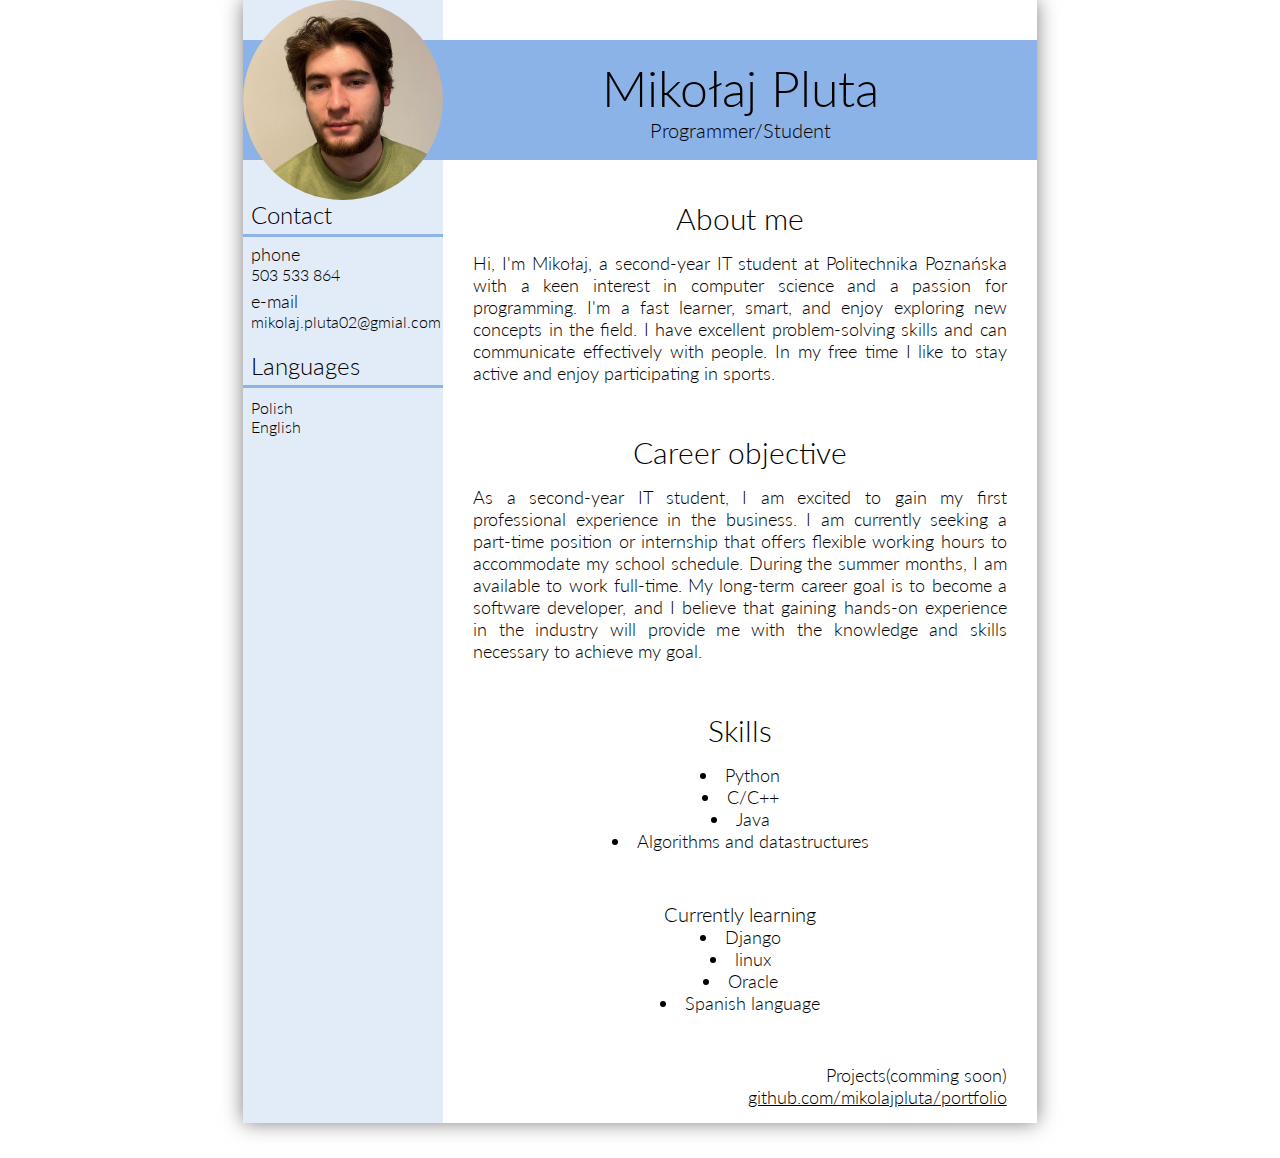
==== index.html @ cedc152e "portfolio repo added to description" ====
<!DOCTYPE html>
<head>
    <html lang="pl">
    <meta charset="UTF-8">
    <title>Cirriculum Vitae</title>
    <meta name="viewport" content="width=device-width,initial-scale=1">
    <link rel="stylesheet" href="style.css">
    <link rel="preconnect" href="https://fonts.googleapis.com">
    <link rel="preconnect" href="https://fonts.gstatic.com" crossorigin>
    <link href="https://fonts.googleapis.com/css2?family=Lato&display=swap" rel="stylesheet">
</head>
<body>
    <div id="container">
        <header>
            <img src="photo.jpg">
            <div id="title">
                <h1 id="name">Mikołaj Pluta</h1>
                <h3 id="short_description">Programmer/Student</h3>
            </div>
        </header>

        <div id="left">
            <h3>Contact</h3>
            <h5>phone</h5>
            <p>503 533 864</p>
            <h5>e-mail</h5>
            <p>mikolaj.pluta02@gmial.com</p>

            <h3 id="langs_h3">Languages</h3>
            <p id="langs_p">Polish<br>English</p>
        </div>
        
        <div id="right">
            <h2>About me</h2>
            <p class="text">
                Hi, I'm Mikołaj, a second-year IT student at Politechnika Poznańska 
                with a keen interest in computer science and a passion for programming. 
                I'm a fast learner, smart, and enjoy exploring new concepts in the field. 
                I have excellent problem-solving skills and can communicate effectively with people. 
                In my free time I like to stay active and enjoy participating in sports.
            </p>

            <h2>Career objective</h2>
            <p class="text">
                As a second-year IT student,
                I am excited to gain my first professional experience in the business.
                I am currently seeking a part-time position or internship
                that offers flexible working hours to accommodate my school schedule.
                During the summer months, I am available to work full-time.
                My long-term career goal is to become a software developer,
                and I believe that gaining hands-on experience in the industry
                will provide me with the knowledge and skills necessary to achieve my goal.
            </p>

            <h2>Skills</h2>
            <ul>
                <li>Python</li>
                <li>C/C++</li>
                <li>Java</li>
                <li>Algorithms and datastructures</li>
            </ul>

            <h4>Currently learning</h4>
            <ul>
                <li>Django</li>
                <li>linux</li>
                <li>Oracle</li>
                <li>Spanish language</li>
            </ul>

            <p id="projects">
                <span>Projects(comming soon)</span><br>
                <a href="https://github.com/mikolajpluta/portfolio">github.com/mikolajpluta/portfolio</a>
            </p>
        </div>

    </div>

</body>
</html>
---- style.css ----
*{
    margin:0;
    padding: 0;
    font-family: 'Lato', sans-serif;
    font-weight: 350;
}

html, body{
    height: 100%;
}


#container{
    display: flex;
    flex-wrap: wrap;
    width: 21cm;
    height: 29.7cm;
    align-content: flex-start;
    margin-left:auto ;
    margin-right:auto;
    background: linear-gradient(to right,
    #e2ecf9 max(200px, 25%),
    #ffffff max(200px, 25%) 100%
    );
    box-shadow: 0 0 0.5cm rgba(0,0,0,0.5);
}


header img{
    height: 100%;
    float: left;
    border-radius: 50%;
}

#title{
    width: 100%;
    float: right;
    flex-grow: 1;
    text-align: center;
}

#name{
    font-size: 50px;
}

#short_description{
    font-size: 20px;
}

header{
    display: flex;
    flex-basis: 100%;
    flex-grow: 1;
    align-items: center;
    background: linear-gradient(
        transparent 20%,
        #8cb3e7 20% 80%,
        transparent 80% 100%
        );
    max-height: 200px;
    height: 200px;
}

#left{
    flex-basis: max(200px, 25%);
}

#left h3{
    font-size: 24px;
    border-bottom: 3px solid #8cb3e7;
    padding-bottom: 5px;
}

#left h5{
    font-size: 18px;
    padding-top: 6px;
}

#left p{
    font-size: 16px;
}

#left *{
    padding-left: 8px;
}

#langs_h3{
    padding-top: 20px;
}

#langs_p{
    padding-top: 10px;
}

#right{
    width: 1px;
    flex-grow: 1;
    text-align: center;
}

#right h2{
    padding-bottom: 16px;
    font-size: 30px;
}

#right p, ul{
    padding: 0 30px 50px 30px;
    font-size: 18px;
    list-style-position: inside;
}

.text{
    text-align: justify;
}

#right{
    font-size: 20px;
}

#projects{
    text-align: right;
}

a{
    color: black;
}
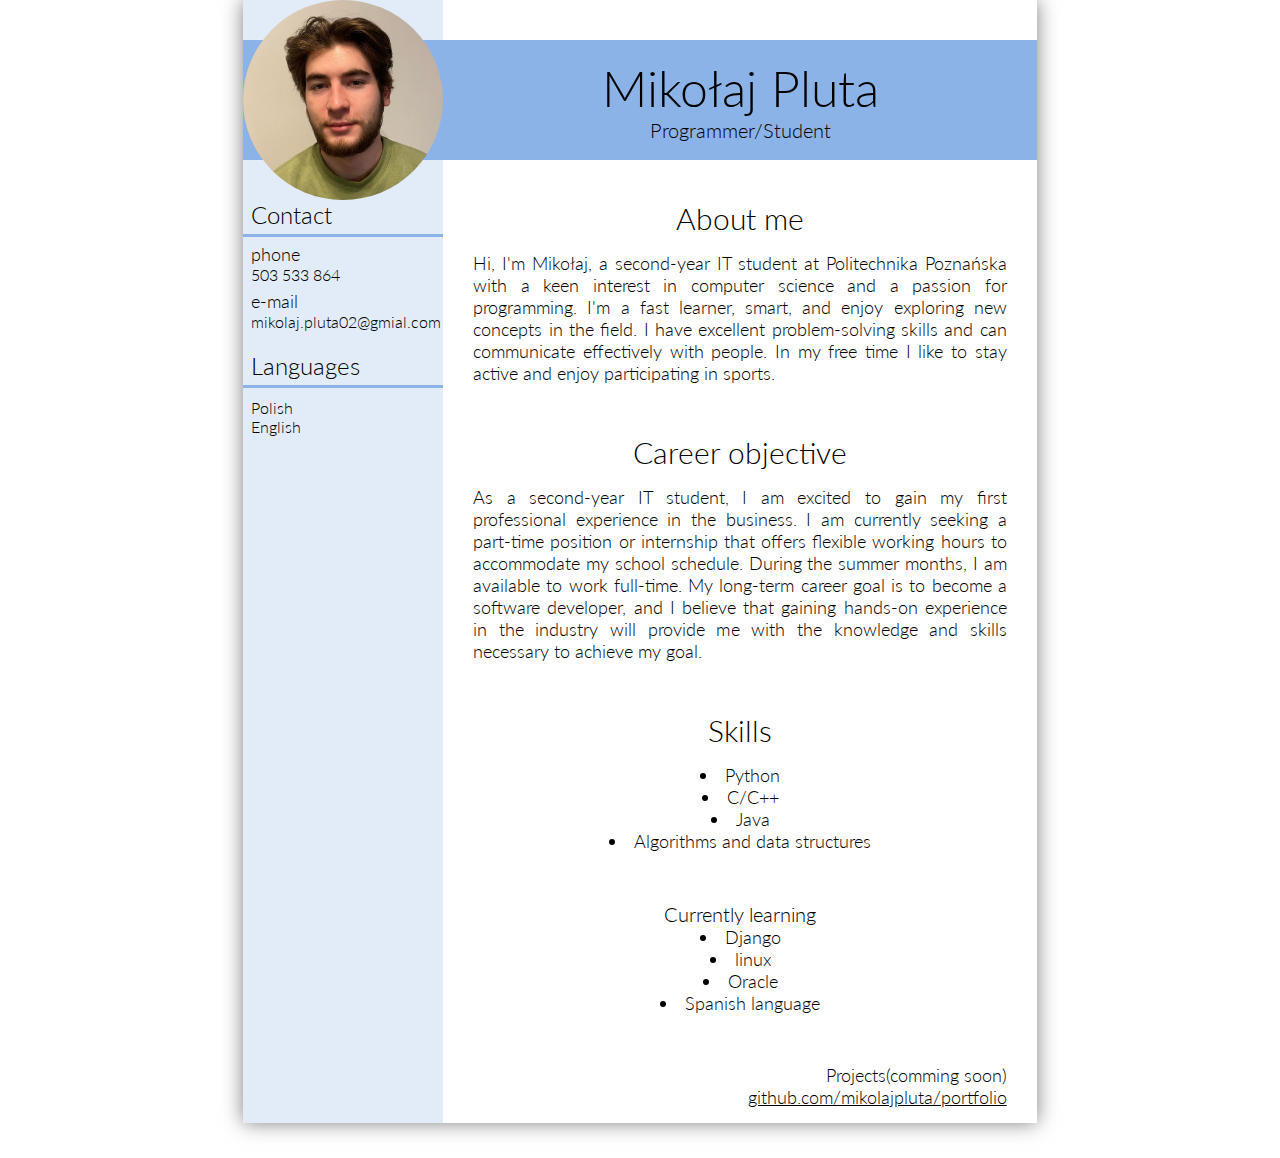
==== commit 1e4f38fe: "Update index.html" ====
--- a/index.html
+++ b/index.html
@@ -57,7 +57,7 @@
                 <li>Python</li>
                 <li>C/C++</li>
                 <li>Java</li>
-                <li>Algorithms and datastructures</li>
+                <li>Algorithms and data structures</li>
             </ul>
 
             <h4>Currently learning</h4>
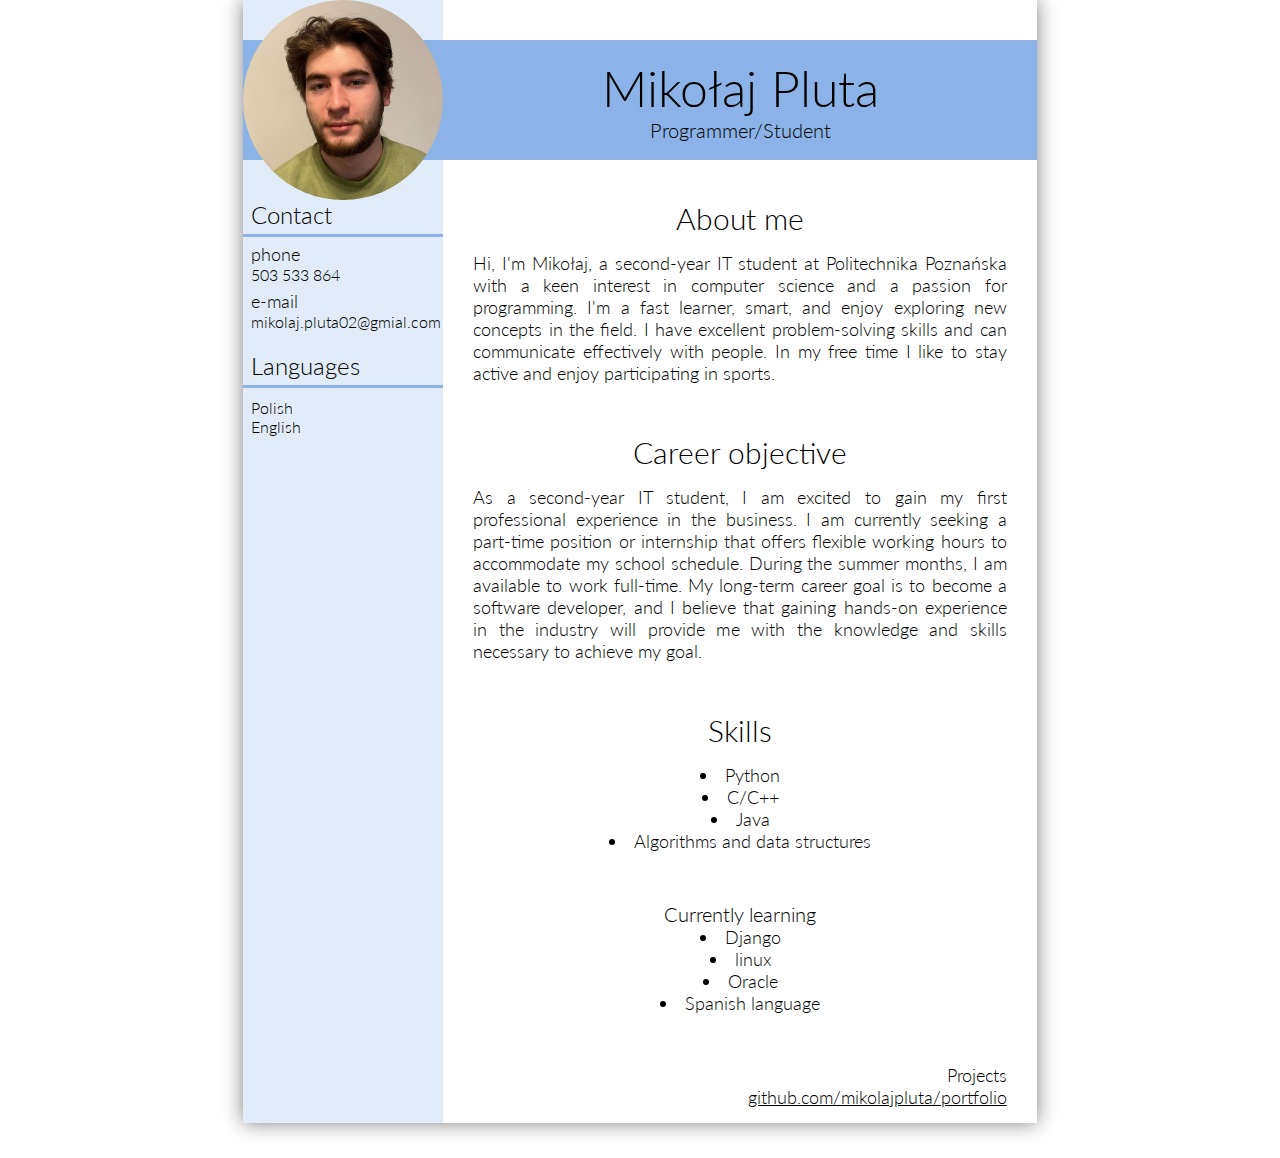
==== commit 2a8af8e8: "Update index.html" ====
--- a/index.html
+++ b/index.html
@@ -69,7 +69,7 @@
             </ul>
 
             <p id="projects">
-                <span>Projects(comming soon)</span><br>
+                <span>Projects</span><br>
                 <a href="https://github.com/mikolajpluta/portfolio">github.com/mikolajpluta/portfolio</a>
             </p>
         </div>
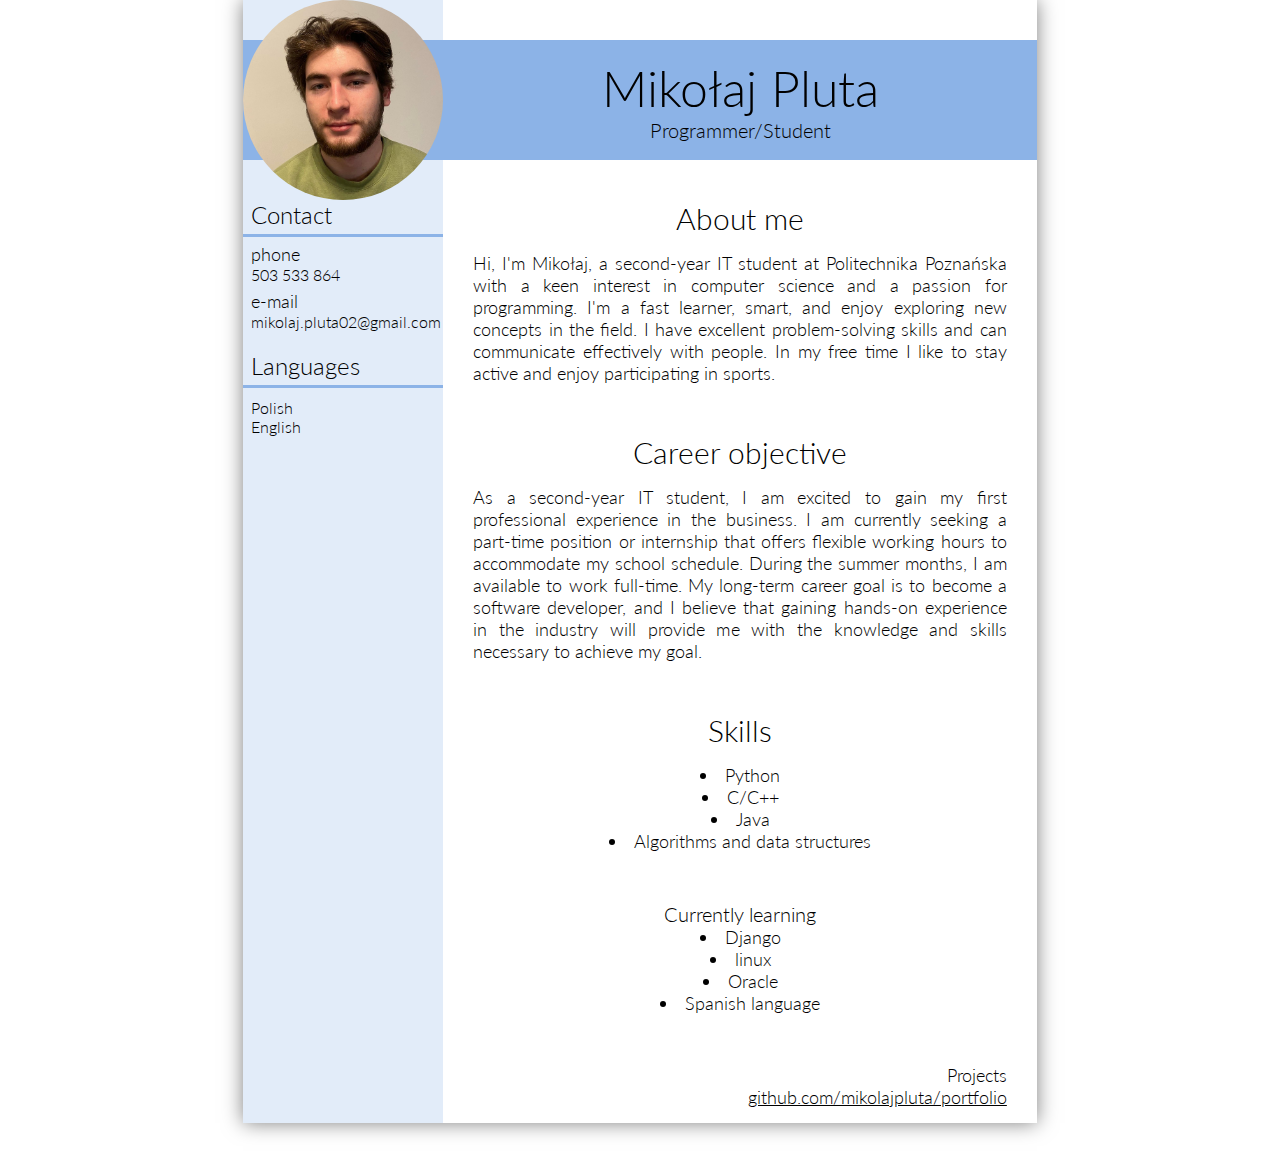
==== commit 721ee692: "mistake in mail corrected" ====
--- a/index.html
+++ b/index.html
@@ -24,7 +24,7 @@
             <h5>phone</h5>
             <p>503 533 864</p>
             <h5>e-mail</h5>
-            <p>mikolaj.pluta02@gmial.com</p>
+            <p>mikolaj.pluta02@gmail.com</p>
 
             <h3 id="langs_h3">Languages</h3>
             <p id="langs_p">Polish<br>English</p>
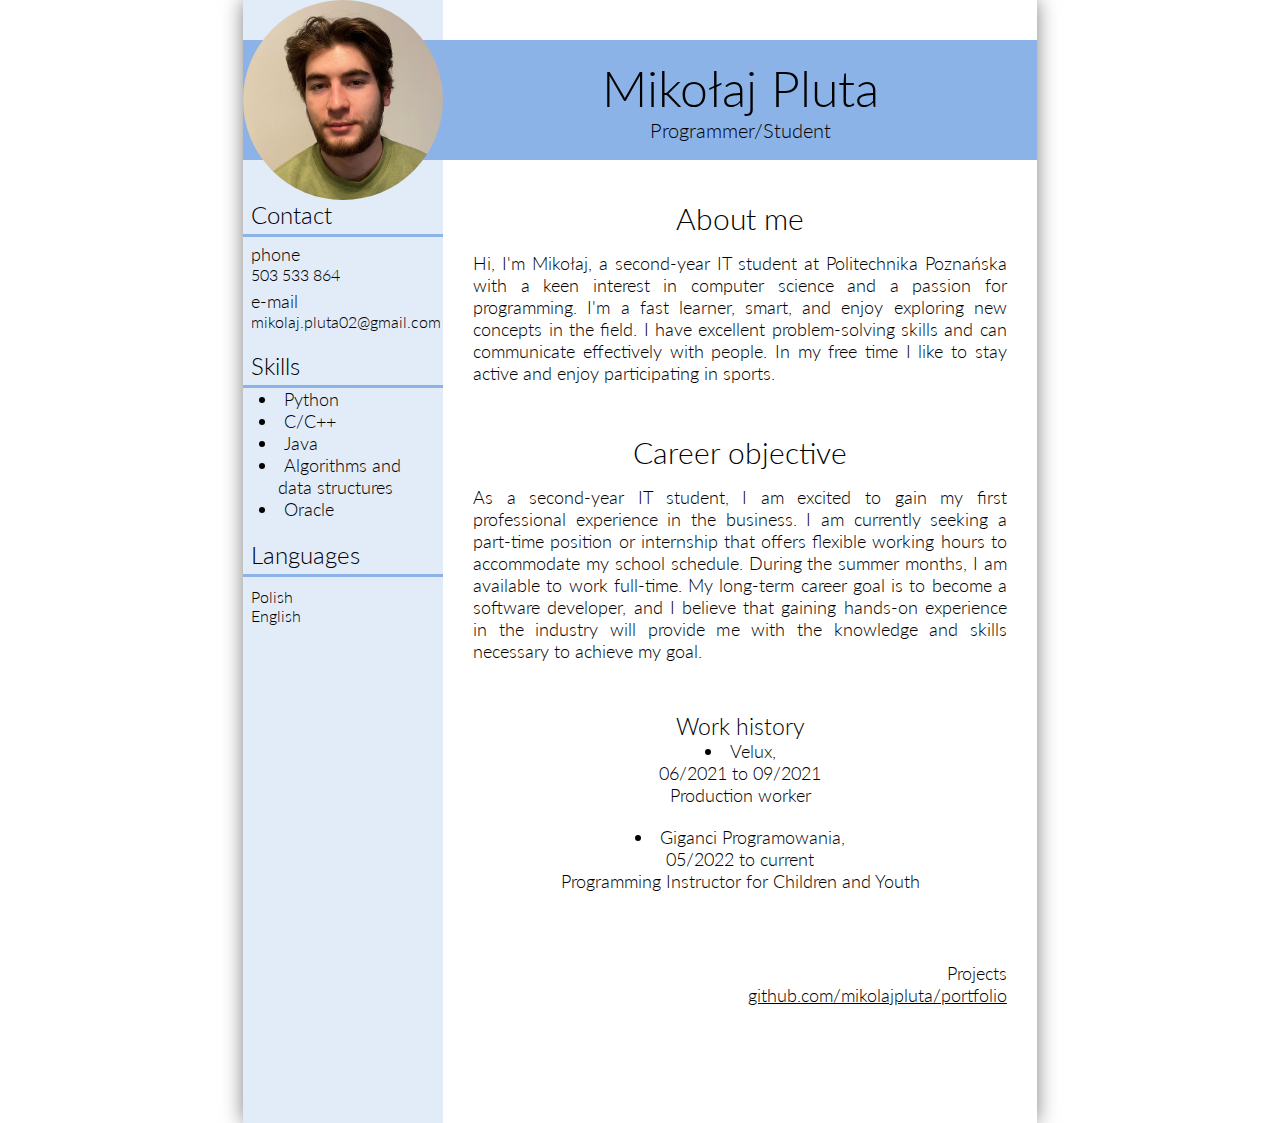
==== commit 34f52a39: "resume updated" ====
--- a/index.html
+++ b/index.html
@@ -26,7 +26,16 @@
             <h5>e-mail</h5>
             <p>mikolaj.pluta02@gmail.com</p>
 
-            <h3 id="langs_h3">Languages</h3>
+            <h3 class="skillsLanguages">Skills</h3>
+            <ul id="skills">
+                <li>Python</li>
+                <li>C/C++</li>
+                <li>Java</li>
+                <li>Algorithms and &emsp; data structures</li>
+                <li>Oracle</li>
+            </ul>
+            
+            <h3 class="skillsLanguages">Languages</h3>
             <p id="langs_p">Polish<br>English</p>
         </div>
         
@@ -52,20 +61,14 @@
                 will provide me with the knowledge and skills necessary to achieve my goal.
             </p>
 
-            <h2>Skills</h2>
-            <ul>
-                <li>Python</li>
-                <li>C/C++</li>
-                <li>Java</li>
-                <li>Algorithms and data structures</li>
-            </ul>
-
-            <h4>Currently learning</h4>
-            <ul>
-                <li>Django</li>
-                <li>linux</li>
-                <li>Oracle</li>
-                <li>Spanish language</li>
+            <h3>Work history</h3>
+            <ul id="workHistory">
+                <li>Velux,<br> 06/2021 to 09/2021<br>
+                    <p>Production worker</p>
+                </li>
+                <li>Giganci Programowania,<br> 05/2022 to current<br>
+                    <p>Programming Instructor for Children and Youth</p>
+                </li>
             </ul>
 
             <p id="projects">
--- a/style.css
+++ b/style.css
@@ -84,8 +84,12 @@
     padding-left: 8px;
 }
 
-#langs_h3{
+.skillsLanguages{
     padding-top: 20px;
+}
+
+#skills{
+    padding-bottom: 0px;
 }
 
 #langs_p{
@@ -109,6 +113,10 @@
     list-style-position: inside;
 }
 
+#workHistory p{
+    padding-bottom: 20px;
+}
+
 .text{
     text-align: justify;
 }
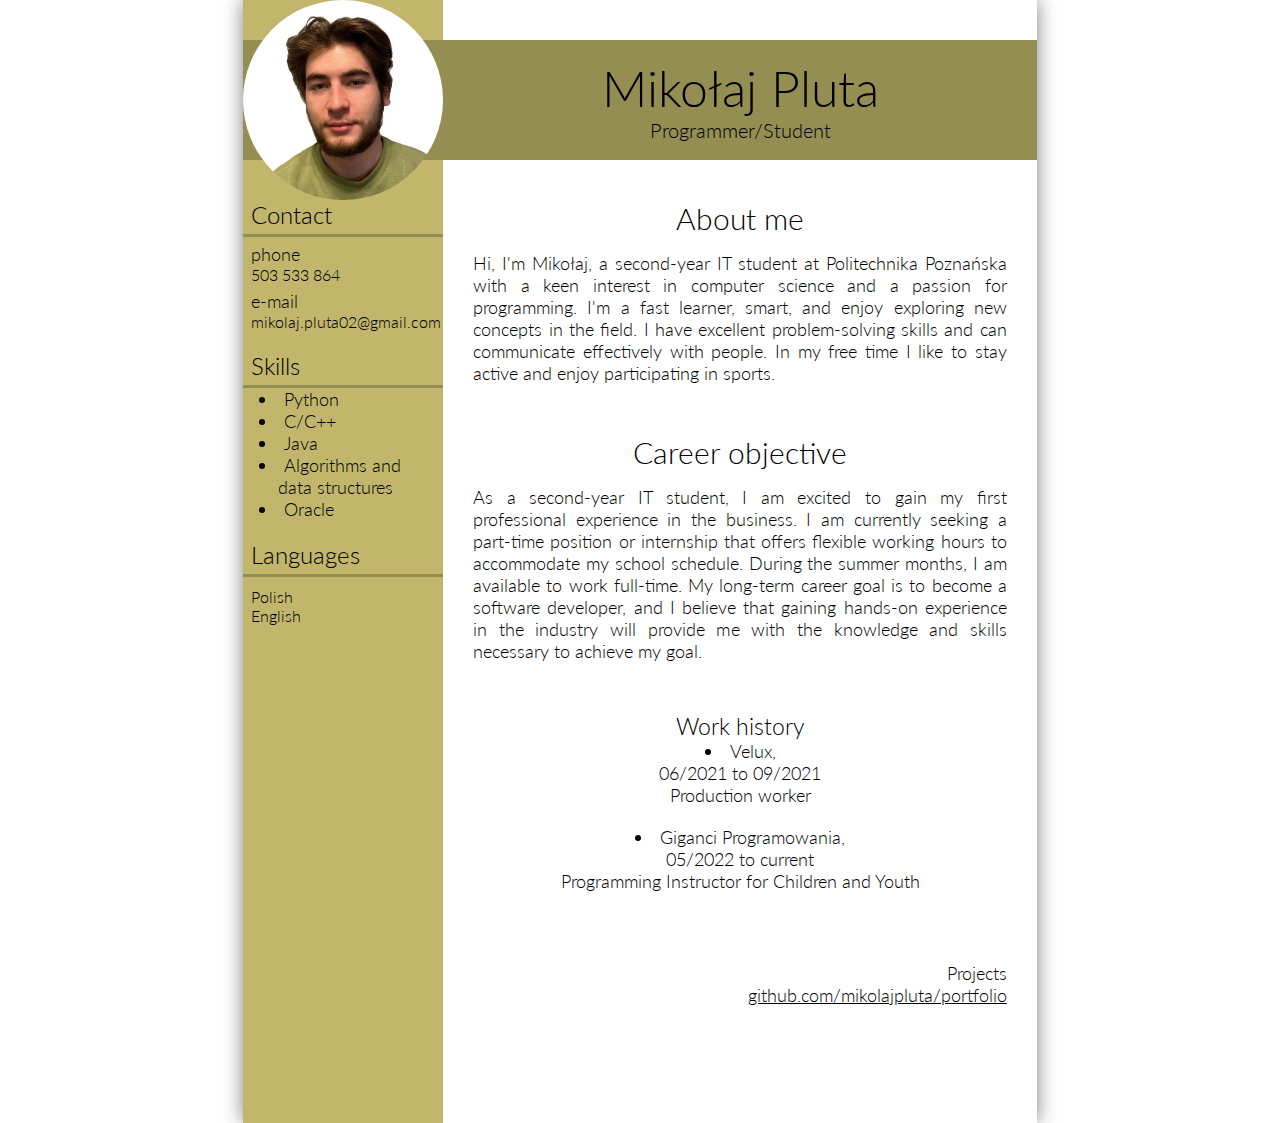
==== commit 5a48abef: "resume updated" ====
--- a/index.html
+++ b/index.html
@@ -12,7 +12,7 @@
 <body>
     <div id="container">
         <header>
-            <img src="photo.jpg">
+            <img src="photo_2.jpg">
             <div id="title">
                 <h1 id="name">Mikołaj Pluta</h1>
                 <h3 id="short_description">Programmer/Student</h3>
--- a/style.css
+++ b/style.css
@@ -19,7 +19,7 @@
     margin-left:auto ;
     margin-right:auto;
     background: linear-gradient(to right,
-    #e2ecf9 max(200px, 25%),
+    #c1b66c/*#e2ecf9*/ max(200px, 25%),
     #ffffff max(200px, 25%) 100%
     );
     box-shadow: 0 0 0.5cm rgba(0,0,0,0.5);
@@ -54,7 +54,7 @@
     align-items: center;
     background: linear-gradient(
         transparent 20%,
-        #8cb3e7 20% 80%,
+        #948e52/*#8cb3e7*/ 20% 80%,
         transparent 80% 100%
         );
     max-height: 200px;
@@ -67,7 +67,7 @@
 
 #left h3{
     font-size: 24px;
-    border-bottom: 3px solid #8cb3e7;
+    border-bottom: 3px solid #948e52;
     padding-bottom: 5px;
 }
 
@@ -114,7 +114,7 @@
 }
 
 #workHistory p{
-    padding-bottom: 20px;
+    padding-bottom: 20px; 
 }
 
 .text{
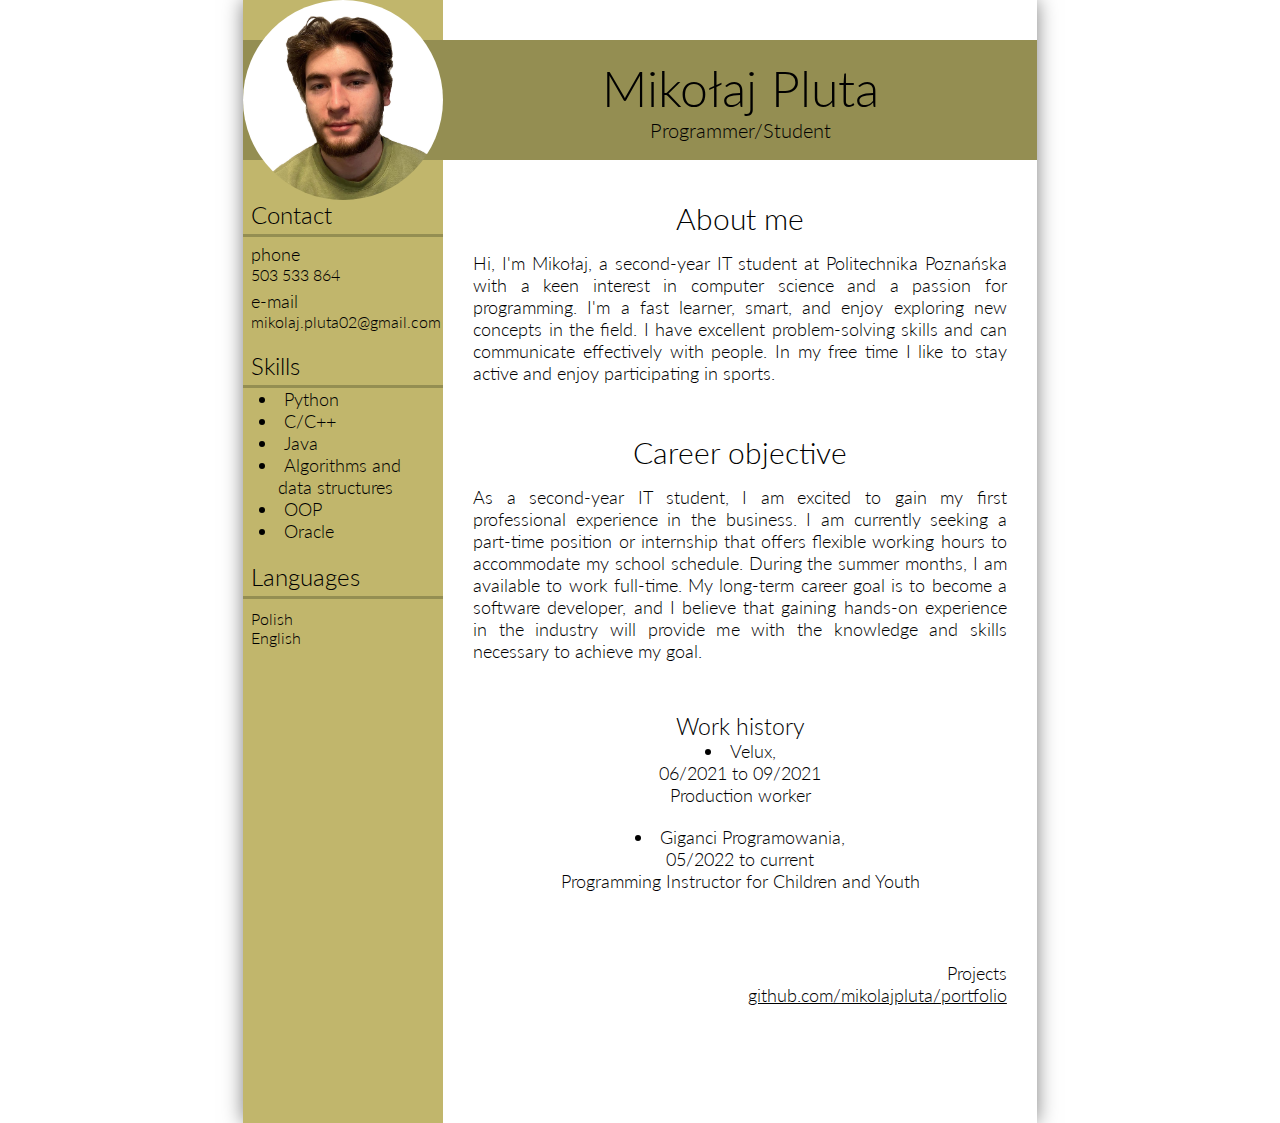
==== commit 12480f33: "Update index.html - skills section updated" ====
--- a/index.html
+++ b/index.html
@@ -32,6 +32,7 @@
                 <li>C/C++</li>
                 <li>Java</li>
                 <li>Algorithms and &emsp; data structures</li>
+                <li>OOP</li>
                 <li>Oracle</li>
             </ul>
             
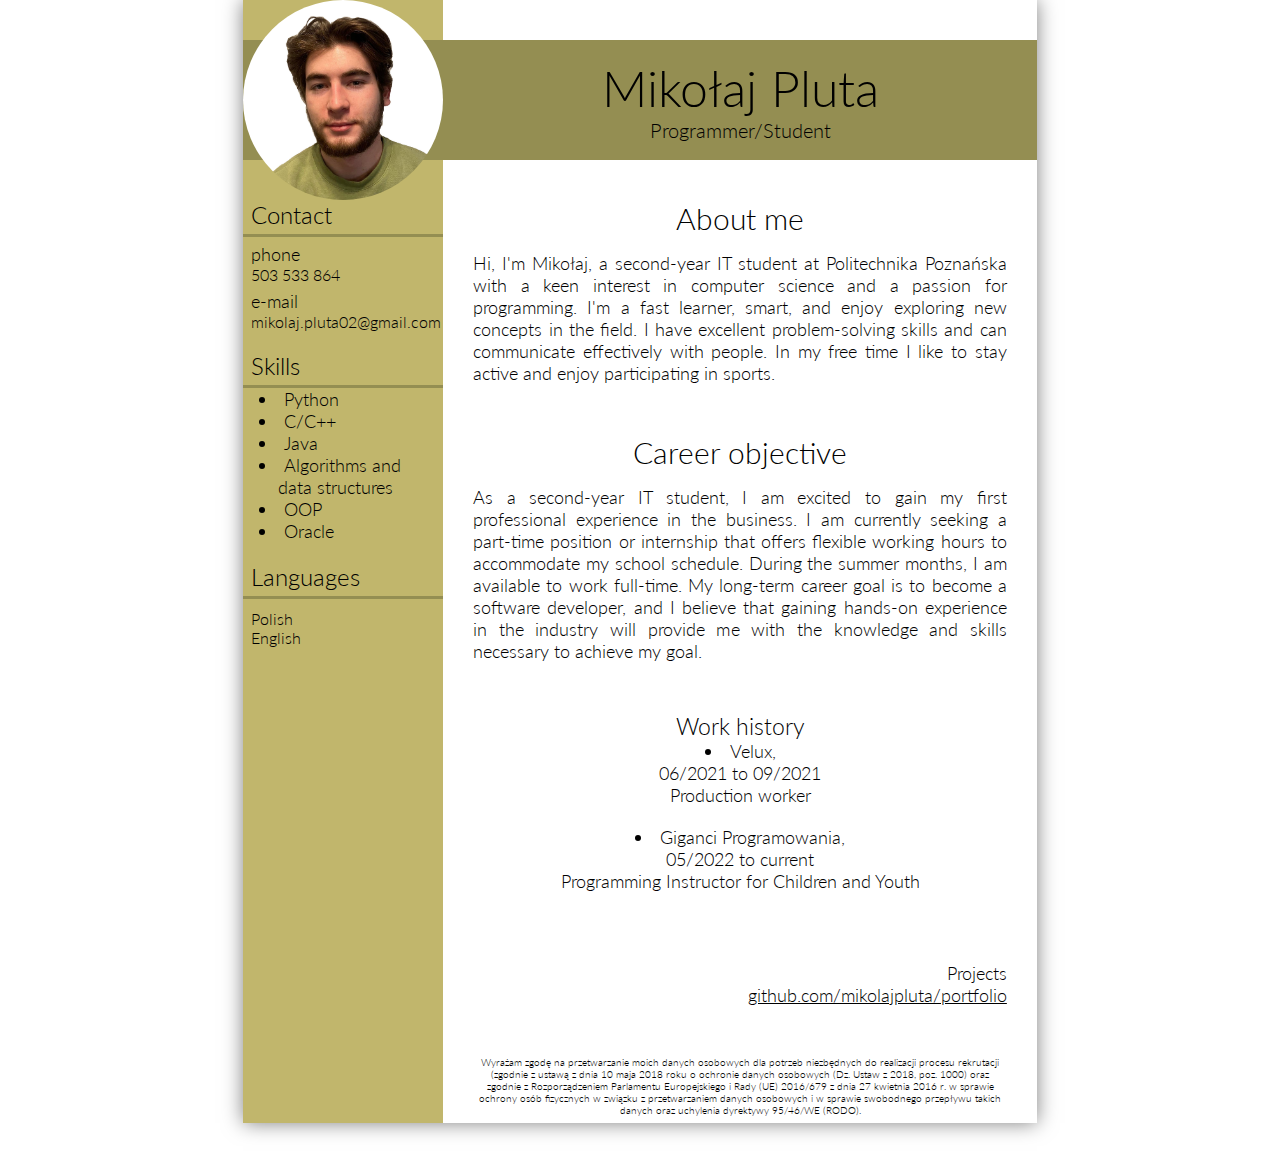
==== commit fd5ce00a: "clausule addeed" ====
--- a/index.html
+++ b/index.html
@@ -76,6 +76,11 @@
                 <span>Projects</span><br>
                 <a href="https://github.com/mikolajpluta/portfolio">github.com/mikolajpluta/portfolio</a>
             </p>
+
+            <p id="clausule">Wyrażam zgodę na przetwarzanie moich danych osobowych dla potrzeb niezbędnych do realizacji procesu rekrutacji (zgodnie z ustawą z dnia 10 maja 2018 roku o ochronie
+                danych osobowych (Dz. Ustaw z 2018, poz. 1000) oraz zgodnie z Rozporządzeniem Parlamentu Europejskiego i Rady (UE) 2016/679 z dnia 27 kwietnia 2016 r. w sprawie
+                ochrony osób fizycznych w związku z przetwarzaniem danych osobowych i w sprawie swobodnego przepływu takich danych oraz uchylenia dyrektywy 95/46/WE (RODO).
+            </p>
         </div>
 
     </div>
--- a/style.css
+++ b/style.css
@@ -132,3 +132,7 @@
 a{
     color: black;
 }
+
+#clausule{
+    font-size: 10px !important;
+}
